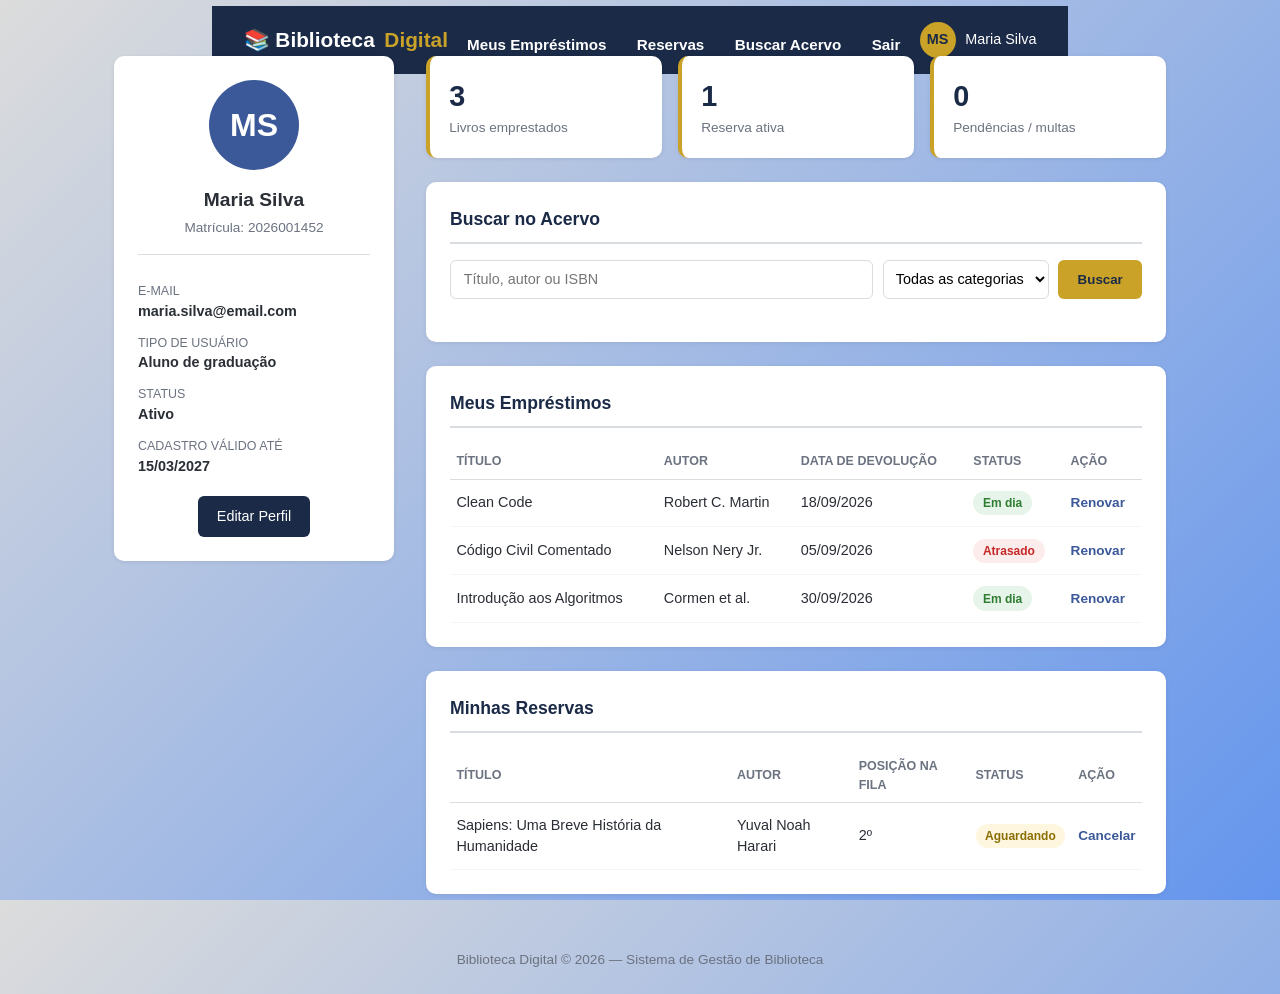
==== indexUsuario.html @ 3c448918 "APP_BIBLIOTECA_INTERFACE| Bernardo: Criação de páginas e funcionalidades para a página do site da bi" ====
<!DOCTYPE html>
<html lang="pt-BR">
<head>
<meta charset="UTF-8">
<meta name="viewport" content="width=device-width, initial-scale=1.0">
<title>Biblioteca Digital - Área do Usuário</title>
<link rel="stylesheet" href="style_sec.css">
</head>
<body>

<header>
    <div class="logo">📚 Biblioteca<span>Digital</span></div>
    <nav>
        <ul>
            <li><a href="#painel-emprestimos">Meus Empréstimos</a></li>
            <li><a href="#painel-reservas">Reservas</a></li>
            <li><a href="#painel-busca">Buscar Acervo</a></li>
            <li><a href="#" aria-label="Sair do sistema">Sair</a></li>
        </ul>
    </nav>
    <div class="user-box">
        <div class="avatar">MS</div>
        <span>Maria Silva</span>
    </div>
</header>

<main>
    <!-- Coluna lateral: dados do usuário -->
    <aside class="perfil-card">
        <div class="avatar-grande">MS</div>
        <h2>Maria Silva</h2>
        <p class="matricula">Matrícula: 2026001452</p>

        <dl class="perfil-info">
            <dt>E-mail</dt>
            <dd>maria.silva@email.com</dd>

            <dt>Tipo de usuário</dt>
            <dd>Aluno de graduação</dd>

            <dt>Status</dt>
            <dd>Ativo</dd>

            <dt>Cadastro válido até</dt>
            <dd>15/03/2027</dd>
        </dl>

        <a href="#" class="btn">Editar Perfil</a>
    </aside>

    <!-- Coluna principal: conteúdo do painel -->
    <div class="conteudo">

        <!-- Resumo rápido -->
        <div class="resumo-grid">
            <div class="resumo-item">
                <div class="numero">3</div>
                <div class="rotulo">Livros emprestados</div>
            </div>
            <div class="resumo-item">
                <div class="numero">1</div>
                <div class="rotulo">Reserva ativa</div>
            </div>
            <div class="resumo-item">
                <div class="numero">0</div>
                <div class="rotulo">Pendências / multas</div>
            </div>
        </div>

        <!-- Busca no acervo -->
        <section class="painel" id="painel-busca">
            <h3>Buscar no Acervo</h3>
            <form class="busca-form" action="#" method="get">
                <label for="busca-termo" class="visually-hidden">Buscar por título, autor ou ISBN</label>
                <input type="search" id="busca-termo" name="termo" placeholder="Título, autor ou ISBN">

                <label for="busca-categoria" class="visually-hidden">Categoria</label>
                <select id="busca-categoria" name="categoria">
                    <option value="">Todas as categorias</option>
                    <option value="literatura">Literatura</option>
                    <option value="direito">Direito</option>
                    <option value="tecnologia">Tecnologia</option>
                    <option value="ciencias">Ciências</option>
                </select>

                <button type="submit">Buscar</button>
            </form>
        </section>

        <!-- Empréstimos atuais -->
        <section class="painel" id="painel-emprestimos">
            <h3>Meus Empréstimos</h3>
            <table>
                <thead>
                    <tr>
                        <th>Título</th>
                        <th>Autor</th>
                        <th>Data de devolução</th>
                        <th>Status</th>
                        <th>Ação</th>
                    </tr>
                </thead>
                <tbody>
                    <tr>
                        <td>Clean Code</td>
                        <td>Robert C. Martin</td>
                        <td>18/09/2026</td>
                        <td><span class="status ok">Em dia</span></td>
                        <td><a href="#" class="acao-link">Renovar</a></td>
                    </tr>
                    <tr>
                        <td>Código Civil Comentado</td>
                        <td>Nelson Nery Jr.</td>
                        <td>05/09/2026</td>
                        <td><span class="status atraso">Atrasado</span></td>
                        <td><a href="#" class="acao-link">Renovar</a></td>
                    </tr>
                    <tr>
                        <td>Introdução aos Algoritmos</td>
                        <td>Cormen et al.</td>
                        <td>30/09/2026</td>
                        <td><span class="status ok">Em dia</span></td>
                        <td><a href="#" class="acao-link">Renovar</a></td>
                    </tr>
                </tbody>
            </table>
        </section>

        <!-- Reservas -->
        <section class="painel" id="painel-reservas">
            <h3>Minhas Reservas</h3>
            <table>
                <thead>
                    <tr>
                        <th>Título</th>
                        <th>Autor</th>
                        <th>Posição na fila</th>
                        <th>Status</th>
                        <th>Ação</th>
                    </tr>
                </thead>
                <tbody>
                    <tr>
                        <td>Sapiens: Uma Breve História da Humanidade</td>
                        <td>Yuval Noah Harari</td>
                        <td>2º</td>
                        <td><span class="status reservado">Aguardando</span></td>
                        <td><a href="#" class="acao-link">Cancelar</a></td>
                    </tr>
                </tbody>
            </table>
        </section>

    </div>
</main>

<footer>
    Biblioteca Digital &copy; 2026 — Sistema de Gestão de Biblioteca
</footer>

</body>
</html>
---- style_sec.css ----
header {
    background-color: #004080;
    color: white;
    padding: 15px;
    text-align: center;
    margin-top: 100px;
    margin-bottom: -50px;
  }
  
  nav ul {
    list-style: none;
    padding: 0;
    margin: 10px 0 0;
    display: flex;
    justify-content: center;
    gap: 20px;
  }
  
  nav ul li a {
    color: white;
    text-decoration: none;
    font-weight: bold;
  }
  
  nav ul li a:hover {
    text-decoration: underline;
  }
  
  .cadastros {
    display: flex;
    justify-content: center;
    gap: 20px;
    margin-top: 40px;
  }
  
  .card {
    background-color: #fff;
    padding: 20px;
    width: 120px;
    height: 120px;
    text-align: center;
    border-radius: 8px;
    box-shadow: 0 4px 6px rgba(0,0,0,0.1);
    cursor: pointer;
    transition: transform 0.2s;
  }
  
  .card:hover {
    transform: scale(1.05);
    background-color: #e6f0ff;
  }

.container {
  text-align: center;
  display: flex;          /* coloca os filhos lado a lado */
  gap: 40px;              /* espaço entre as colunas */
  align-items: flex-start;/* alinha pelo topo */
}

.coluna {
    flex: 1;                /* cada coluna ocupa metade do espaço */
}
/* Reset básico */
* {
  margin: 0;
  padding: 0;
  box-sizing: border-box;
  font-family: "Segoe UI", Arial, sans-serif;
}

/* Fundo geral */
body {
  background: linear-gradient(135deg, #DCDCDC, #6495ED);
  height: 100vh;
  display: flex;
  justify-content: center;
  align-items: center;
}

/* Container do login */
.login-container {
  background: #1E90FF;
  padding: 40px;
  border-radius: 12px;
  box-shadow: 0 6px 15px rgba(0,0,0,0.2);
  width: 750px;
  height: 80px;
  text-align: center;
}

/* Título */
.login-container h1 {
  margin-bottom: 20px;
  color: darkblue;
  font-size: 16px;
}

/* Labels */
.login-container label {
  display: block;
  text-align: left;
  margin: 10px 0 5px;
  font-weight: bold;
  color: #333;
}

/* Inputs */
.login-container input {
  width: 100%;
  padding: 12px;
  border: 1px solid #ccc;
  border-radius: 8px;
  margin-bottom: 15px;
  transition: border-color 0.3s;
}

.login-container input:focus {
  border-color: #4CAF50;
  outline: none;
}

/* Botão */
.login-container button {
  width: 100%;
  padding: 12px;
  background: #4CAF50;
  color: #fff;
  border: none;
  border-radius: 8px;
  font-size: 16px;
  cursor: pointer;
  transition: background 0.3s;
}

.login-container button:hover {
  background: #388E3C;
}

/* Links dentro do formulário */
.login-container a {
  text-decoration: none;
  color: inherit;
}
/* Importando uma fonte bonita do Google Fonts */
@import url('https://fonts.googleapis.com/css2?family=Roboto:wght@300;400;700&display=swap');

/* Reset básico de CSS */
* {
    margin: 0;
    padding: 0;
    box-sizing: border-box;
    font-family: 'Roboto', sans-serif;
}

body {
    background-color: #f4f7f6;
    color: #333;
    display: flex;
    flex-direction: column;
    min-height: 100vh;
}

/* Estilo do Cabeçalho */
.cabecalho {
    background-color: #2c3e50;
    color: #ffffff;
    text-align: center;
    padding: 20px 0;
    box-shadow: 0 4px 6px rgba(0,0,0,0.1);
}

.cabecalho p {
    font-size: 0.9rem;
    color: #bdc3c7;
    margin-top: 5px;
}

/* Container Principal */
.container {
    flex: 1;
    display: flex;
    justify-content: center;
    align-items: center;
    padding: 40px 20px;
}

/* Caixa do Formulário */
.form-cadastro {
    background-color: #ffffff;
    width: 100%;
    max-width: 600px;
    padding: 30px;
    border-radius: 8px;
    box-shadow: 0 8px 15px rgba(0,0,0,0.1);
}

.form-cadastro h2 {
    text-align: center;
    color: #2c3e50;
    margin-bottom: 25px;
    border-bottom: 2px solid #3498db;
    padding-bottom: 10px;
}

/* Campos de Input */
.grupo-input {
    margin-bottom: 15px;
    display: flex;
    flex-direction: column;
}

.grupo-input label {
    font-weight: 700;
    margin-bottom: 5px;
    color: #34495e;
    font-size: 0.9rem;
}

.grupo-input input, 
.grupo-input select, 
.grupo-input textarea {
    padding: 10px;
    border: 1px solid #ccc;
    border-radius: 4px;
    font-size: 1rem;
    transition: border-color 0.3s ease;
}

.grupo-input input:focus, 
.grupo-input select:focus, 
.grupo-input textarea:focus {
    border-color: #3498db;
    outline: none;
    box-shadow: 0 0 5px rgba(52, 152, 219, 0.3);
}

/* Para colocar ISBN e Ano lado a lado em telas grandes */
.linha-dupla {
    display: flex;
    gap: 15px;
}

.linha-dupla .grupo-input {
    flex: 1;
}

/* Botão de Salvar */
.btn-salvar {
    width: 100%;
    background-color: #27ae60;
    color: white;
    border: none;
    padding: 12px;
    font-size: 1.1rem;
    font-weight: bold;
    border-radius: 4px;
    cursor: pointer;
    margin-top: 10px;
    transition: background-color 0.3s ease;
}

.btn-salvar:hover {
    background-color: #219150;
}

/* Rodapé */
.rodape {
    text-align: center;
    padding: 15px;
    background-color: #ecf0f1;
    color: #7f8c8d;
    font-size: 0.85rem;
}

/* Responsividade para celulares */
@media (max-width: 500px) {
    .linha-dupla {
        flex-direction: column;
        gap: 0;
    }
}

:root {
    --azul-escuro: #1A2A47;
    --azul-claro: #3B5998;
    --dourado: #C9A227;
    --cinza-claro: #F4F5F7;
    --cinza-medio: #D9DCE1;
    --texto: #2A2E35;
    --branco: #FFFFFF;
    --verde-ok: #2E7D32;
    --vermelho-alerta: #C62828;
}

* {
    margin: 0;
    padding: 0;
    box-sizing: border-box;
}

body {
    font-family: 'Segoe UI', Arial, sans-serif;
    background-color: var(--cinza-claro);
    color: var(--texto);
    line-height: 1.5;
}

header {
    background-color: var(--azul-escuro);
    color: var(--branco);
    padding: 1rem 2rem;
    display: flex;
    justify-content: space-between;
    align-items: center;
    flex-wrap: wrap;
    gap: 1rem;
}

header .logo {
    display: flex;
    align-items: center;
    gap: 0.6rem;
    font-size: 1.3rem;
    font-weight: 700;
}

header .logo span {
    color: var(--dourado);
}

nav ul {
    list-style: none;
    display: flex;
    gap: 1.5rem;
}

nav a {
    color: var(--branco);
    text-decoration: none;
    font-size: 0.95rem;
    padding: 0.3rem 0.2rem;
    border-bottom: 2px solid transparent;
    transition: border-color 0.2s ease, color 0.2s ease;
}

nav a:hover,
nav a:focus {
    border-color: var(--dourado);
    color: var(--dourado);
}

.user-box {
    display: flex;
    align-items: center;
    gap: 0.6rem;
    font-size: 0.9rem;
}

.avatar {
    width: 36px;
    height: 36px;
    border-radius: 50%;
    background-color: var(--dourado);
    color: var(--azul-escuro);
    display: flex;
    align-items: center;
    justify-content: center;
    font-weight: 700;
}

main {
    max-width: 1100px;
    margin: 2rem auto;
    padding: 0 1.5rem;
    display: grid;
    grid-template-columns: 280px 1fr;
    gap: 2rem;
}

@media (max-width: 800px) {
    main {
        grid-template-columns: 1fr;
    }
}

.perfil-card {
    background-color: var(--branco);
    border-radius: 10px;
    padding: 1.5rem;
    box-shadow: 0 1px 4px rgba(0,0,0,0.08);
    height: fit-content;
    text-align: center;
}

.perfil-card .avatar-grande {
    width: 90px;
    height: 90px;
    border-radius: 50%;
    background-color: var(--azul-claro);
    color: var(--branco);
    display: flex;
    align-items: center;
    justify-content: center;
    font-size: 2rem;
    font-weight: 700;
    margin: 0 auto 1rem;
}

.perfil-card h2 {
    font-size: 1.2rem;
    margin-bottom: 0.2rem;
}

.perfil-card .matricula {
    color: #6b7280;
    font-size: 0.85rem;
    margin-bottom: 1rem;
}

.perfil-info {
    text-align: left;
    border-top: 1px solid var(--cinza-medio);
    padding-top: 1rem;
    font-size: 0.9rem;
}

.perfil-info dt {
    color: #6b7280;
    font-size: 0.78rem;
    text-transform: uppercase;
    margin-top: 0.7rem;
}

.perfil-info dd {
    font-weight: 600;
}

.btn {
    display: inline-block;
    margin-top: 1.2rem;
    background-color: var(--azul-escuro);
    color: var(--branco);
    border: none;
    padding: 0.6rem 1.2rem;
    border-radius: 6px;
    font-size: 0.9rem;
    cursor: pointer;
    text-decoration: none;
    transition: background-color 0.2s ease;
}

.btn:hover {
    background-color: var(--azul-claro);
}

.conteudo {
    display: flex;
    flex-direction: column;
    gap: 1.5rem;
}

.resumo-grid {
    display: grid;
    grid-template-columns: repeat(3, 1fr);
    gap: 1rem;
}

@media (max-width: 600px) {
    .resumo-grid {
        grid-template-columns: 1fr;
    }
}

.resumo-item {
    background-color: var(--branco);
    border-radius: 10px;
    padding: 1.2rem;
    box-shadow: 0 1px 4px rgba(0,0,0,0.08);
    border-left: 4px solid var(--dourado);
}

.resumo-item .numero {
    font-size: 1.8rem;
    font-weight: 700;
    color: var(--azul-escuro);
}

.resumo-item .rotulo {
    font-size: 0.85rem;
    color: #6b7280;
}

section.painel {
    background-color: var(--branco);
    border-radius: 10px;
    padding: 1.5rem;
    box-shadow: 0 1px 4px rgba(0,0,0,0.08);
}

section.painel h3 {
    font-size: 1.1rem;
    margin-bottom: 1rem;
    color: var(--azul-escuro);
    border-bottom: 2px solid var(--cinza-medio);
    padding-bottom: 0.6rem;
}

table {
    width: 100%;
    border-collapse: collapse;
    font-size: 0.9rem;
}

thead th {
    text-align: left;
    color: #6b7280;
    font-weight: 600;
    font-size: 0.78rem;
    text-transform: uppercase;
    padding: 0.5rem 0.4rem;
    border-bottom: 1px solid var(--cinza-medio);
}

tbody td {
    padding: 0.7rem 0.4rem;
    border-bottom: 1px solid var(--cinza-claro);
    vertical-align: middle;
}

.status {
    display: inline-block;
    padding: 0.2rem 0.6rem;
    border-radius: 20px;
    font-size: 0.75rem;
    font-weight: 600;
}

.status.ok {
    background-color: #E6F4EA;
    color: var(--verde-ok);
}

.status.atraso {
    background-color: #FDECEC;
    color: var(--vermelho-alerta);
}

.status.reservado {
    background-color: #FFF6E0;
    color: #8A6D00;
}

.acao-link {
    color: var(--azul-claro);
    text-decoration: none;
    font-size: 0.85rem;
    font-weight: 600;
}

.acao-link:hover {
    text-decoration: underline;
}

.busca-form {
    display: flex;
    gap: 0.6rem;
    margin-bottom: 1.2rem;
}

.busca-form input[type="search"] {
    flex: 1;
    padding: 0.6rem 0.8rem;
    border: 1px solid var(--cinza-medio);
    border-radius: 6px;
    font-size: 0.9rem;
}

.busca-form select {
    padding: 0.6rem 0.5rem;
    border: 1px solid var(--cinza-medio);
    border-radius: 6px;
    font-size: 0.9rem;
    background-color: var(--branco);
}

.busca-form button {
    background-color: var(--dourado);
    color: var(--azul-escuro);
    border: none;
    padding: 0.6rem 1.2rem;
    border-radius: 6px;
    font-weight: 700;
    cursor: pointer;
}

.visually-hidden {
    position: absolute;
    width: 1px;
    height: 1px;
    padding: 0;
    margin: -1px;
    overflow: hidden;
    clip: rect(0, 0, 0, 0);
    white-space: nowrap;
    border: 0;
}

footer {
    text-align: center;
    padding: 1.5rem;
    color: #6b7280;
    font-size: 0.85rem;
}
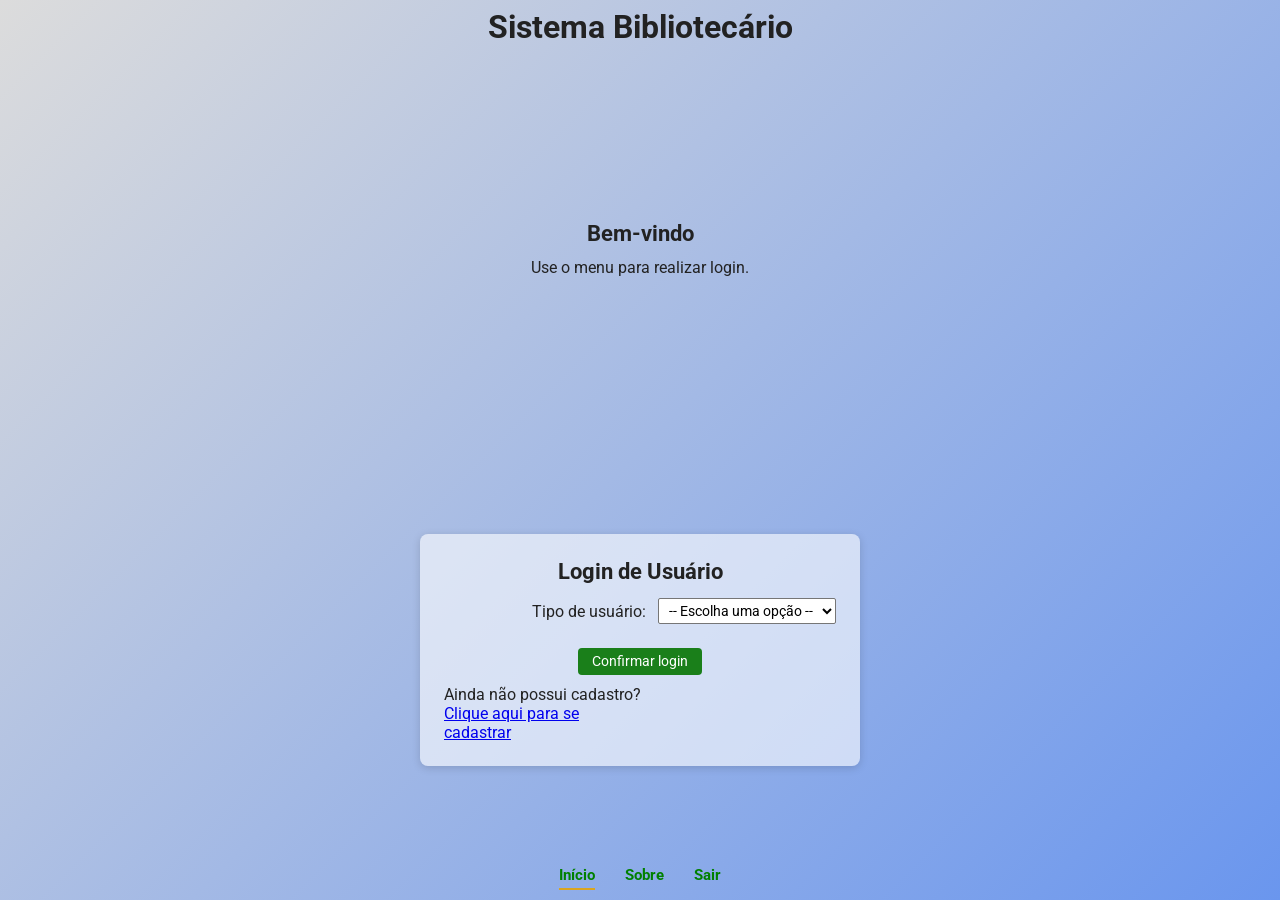
==== commit 78aaad56: "APP_BIBLIOTECA_INTERFACE| Bernardo: Criação de novas funcionalidades para o sistema." ====
--- a/indexUsuario.html
+++ b/indexUsuario.html
@@ -12,145 +12,81 @@
     <div class="logo">📚 Biblioteca<span>Digital</span></div>
     <nav>
         <ul>
-            <li><a href="#painel-emprestimos">Meus Empréstimos</a></li>
-            <li><a href="#painel-reservas">Reservas</a></li>
+            <li><a href="#painel-andamento">Em andamento</a></li>
+            <li><a href="#painel-historico">Histórico</a></li>
             <li><a href="#painel-busca">Buscar Acervo</a></li>
-            <li><a href="#" aria-label="Sair do sistema">Sair</a></li>
+            <li><a href="#" id="btnSair">Sair</a></li>
         </ul>
     </nav>
     <div class="user-box">
-        <div class="avatar">MS</div>
-        <span>Maria Silva</span>
+        <div class="avatar" id="avatarPequeno">?</div>
+        <span id="nomeHeader"></span>
     </div>
 </header>
 
 <main>
-    <!-- Coluna lateral: dados do usuário -->
     <aside class="perfil-card">
-        <div class="avatar-grande">MS</div>
-        <h2>Maria Silva</h2>
-        <p class="matricula">Matrícula: 2026001452</p>
-
-        <dl class="perfil-info">
-            <dt>E-mail</dt>
-            <dd>maria.silva@email.com</dd>
-
-            <dt>Tipo de usuário</dt>
-            <dd>Aluno de graduação</dd>
-
-            <dt>Status</dt>
-            <dd>Ativo</dd>
-
-            <dt>Cadastro válido até</dt>
-            <dd>15/03/2027</dd>
-        </dl>
-
-        <a href="#" class="btn">Editar Perfil</a>
+        <div class="avatar-grande" id="avatarGrande">?</div>
+        <h2 id="nomePerfil">Carregando...</h2>
+        <p class="matricula" id="identificacaoPerfil"></p>
+        <dl class="perfil-info" id="infoPerfil"></dl>
     </aside>
 
-    <!-- Coluna principal: conteúdo do painel -->
     <div class="conteudo">
+        <p id="mensagemGeral" role="status"></p>
 
-        <!-- Resumo rápido -->
         <div class="resumo-grid">
             <div class="resumo-item">
-                <div class="numero">3</div>
-                <div class="rotulo">Livros emprestados</div>
+                <div class="numero" id="resAndamento">0</div>
+                <div class="rotulo">Em andamento</div>
             </div>
             <div class="resumo-item">
-                <div class="numero">1</div>
-                <div class="rotulo">Reserva ativa</div>
+                <div class="numero" id="resAtraso">0</div>
+                <div class="rotulo">Em atraso</div>
             </div>
             <div class="resumo-item">
-                <div class="numero">0</div>
-                <div class="rotulo">Pendências / multas</div>
+                <div class="numero" id="resDevolvidos">0</div>
+                <div class="rotulo">Devolvidos</div>
             </div>
         </div>
 
-        <!-- Busca no acervo -->
         <section class="painel" id="painel-busca">
             <h3>Buscar no Acervo</h3>
-            <form class="busca-form" action="#" method="get">
-                <label for="busca-termo" class="visually-hidden">Buscar por título, autor ou ISBN</label>
-                <input type="search" id="busca-termo" name="termo" placeholder="Título, autor ou ISBN">
-
-                <label for="busca-categoria" class="visually-hidden">Categoria</label>
-                <select id="busca-categoria" name="categoria">
+            <form class="busca-form" id="formBusca">
+                <input type="search" id="buscaTermo" placeholder="Título, autor ou ISBN">
+                <select id="buscaCategoria">
                     <option value="">Todas as categorias</option>
-                    <option value="literatura">Literatura</option>
-                    <option value="direito">Direito</option>
-                    <option value="tecnologia">Tecnologia</option>
-                    <option value="ciencias">Ciências</option>
                 </select>
-
                 <button type="submit">Buscar</button>
             </form>
+            <table id="tabelaBusca" hidden>
+                <thead>
+                    <tr><th>Título</th><th>Autor</th><th>Categoria</th><th>Status</th></tr>
+                </thead>
+                <tbody id="corpoBusca"></tbody>
+            </table>
+            <p id="mensagemBusca" role="status"></p>
         </section>
 
-        <!-- Empréstimos atuais -->
-        <section class="painel" id="painel-emprestimos">
-            <h3>Meus Empréstimos</h3>
+        <section class="painel" id="painel-andamento">
+            <h3>Empréstimos em andamento</h3>
             <table>
                 <thead>
-                    <tr>
-                        <th>Título</th>
-                        <th>Autor</th>
-                        <th>Data de devolução</th>
-                        <th>Status</th>
-                        <th>Ação</th>
-                    </tr>
+                    <tr><th>Título</th><th>Autor</th><th>Empréstimo</th><th>Devolução prevista</th><th>Status</th><th>Ação</th></tr>
                 </thead>
-                <tbody>
-                    <tr>
-                        <td>Clean Code</td>
-                        <td>Robert C. Martin</td>
-                        <td>18/09/2026</td>
-                        <td><span class="status ok">Em dia</span></td>
-                        <td><a href="#" class="acao-link">Renovar</a></td>
-                    </tr>
-                    <tr>
-                        <td>Código Civil Comentado</td>
-                        <td>Nelson Nery Jr.</td>
-                        <td>05/09/2026</td>
-                        <td><span class="status atraso">Atrasado</span></td>
-                        <td><a href="#" class="acao-link">Renovar</a></td>
-                    </tr>
-                    <tr>
-                        <td>Introdução aos Algoritmos</td>
-                        <td>Cormen et al.</td>
-                        <td>30/09/2026</td>
-                        <td><span class="status ok">Em dia</span></td>
-                        <td><a href="#" class="acao-link">Renovar</a></td>
-                    </tr>
-                </tbody>
+                <tbody id="corpoAndamento"></tbody>
             </table>
         </section>
 
-        <!-- Reservas -->
-        <section class="painel" id="painel-reservas">
-            <h3>Minhas Reservas</h3>
+        <section class="painel" id="painel-historico">
+            <h3>Histórico de empréstimos</h3>
             <table>
                 <thead>
-                    <tr>
-                        <th>Título</th>
-                        <th>Autor</th>
-                        <th>Posição na fila</th>
-                        <th>Status</th>
-                        <th>Ação</th>
-                    </tr>
+                    <tr><th>Título</th><th>Autor</th><th>Empréstimo</th><th>Devolvido em</th></tr>
                 </thead>
-                <tbody>
-                    <tr>
-                        <td>Sapiens: Uma Breve História da Humanidade</td>
-                        <td>Yuval Noah Harari</td>
-                        <td>2º</td>
-                        <td><span class="status reservado">Aguardando</span></td>
-                        <td><a href="#" class="acao-link">Cancelar</a></td>
-                    </tr>
-                </tbody>
+                <tbody id="corpoHistorico"></tbody>
             </table>
         </section>
-
     </div>
 </main>
 
@@ -158,5 +94,6 @@
     Biblioteca Digital &copy; 2026 — Sistema de Gestão de Biblioteca
 </footer>
 
+<script src="scripts/indexUsuario.js"></script>
 </body>
 </html>
